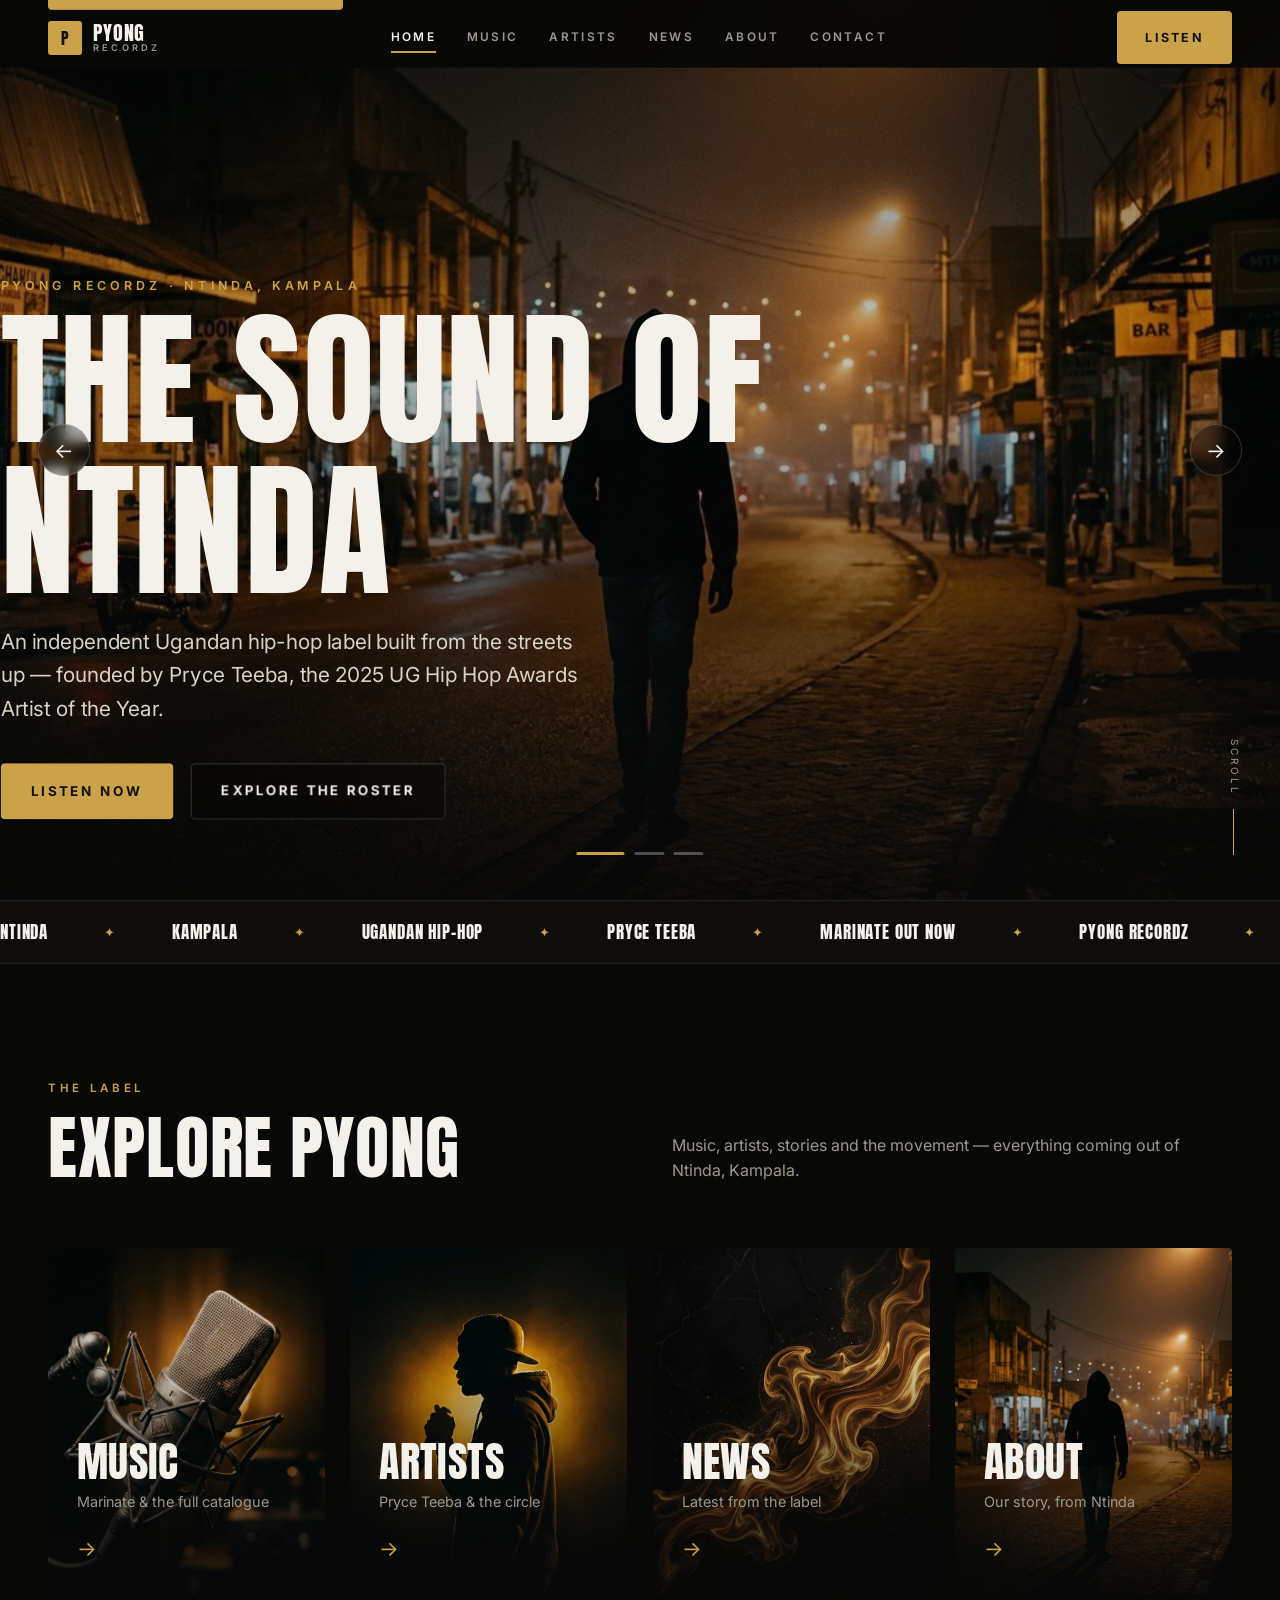
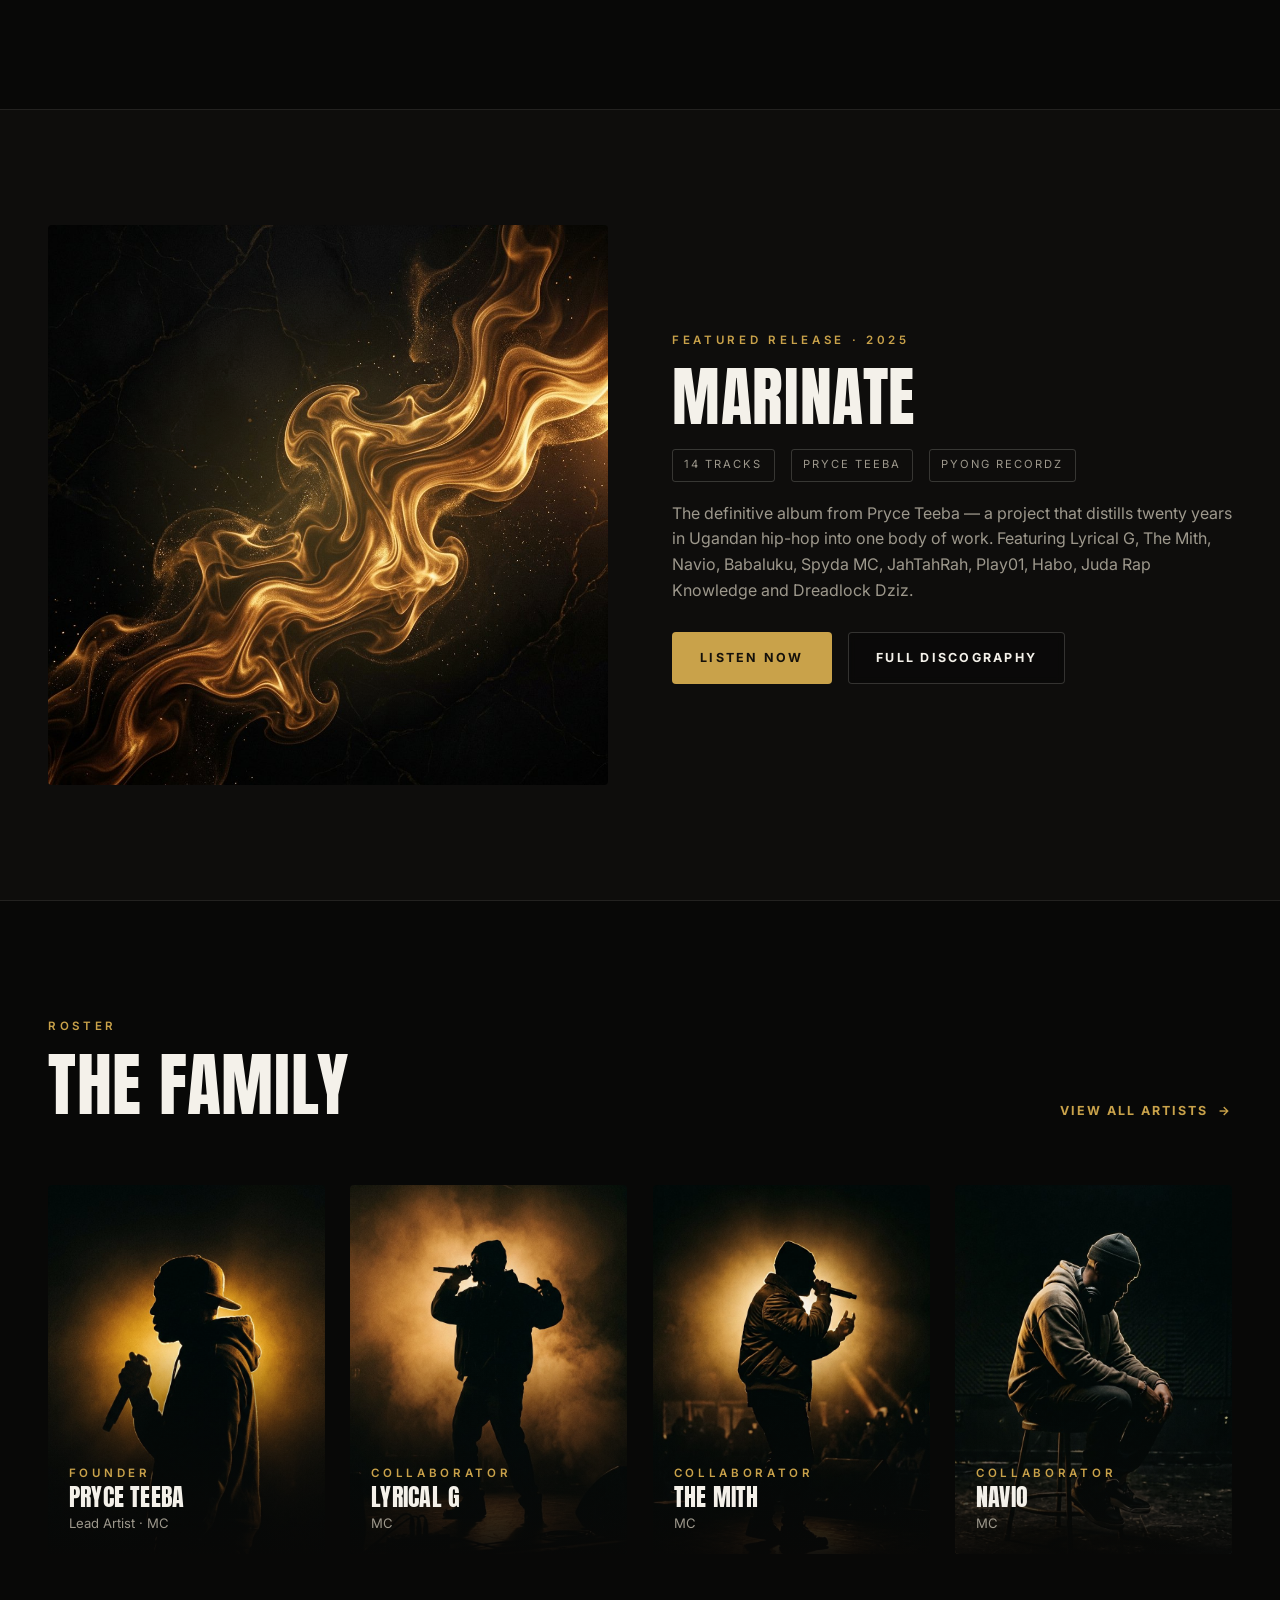
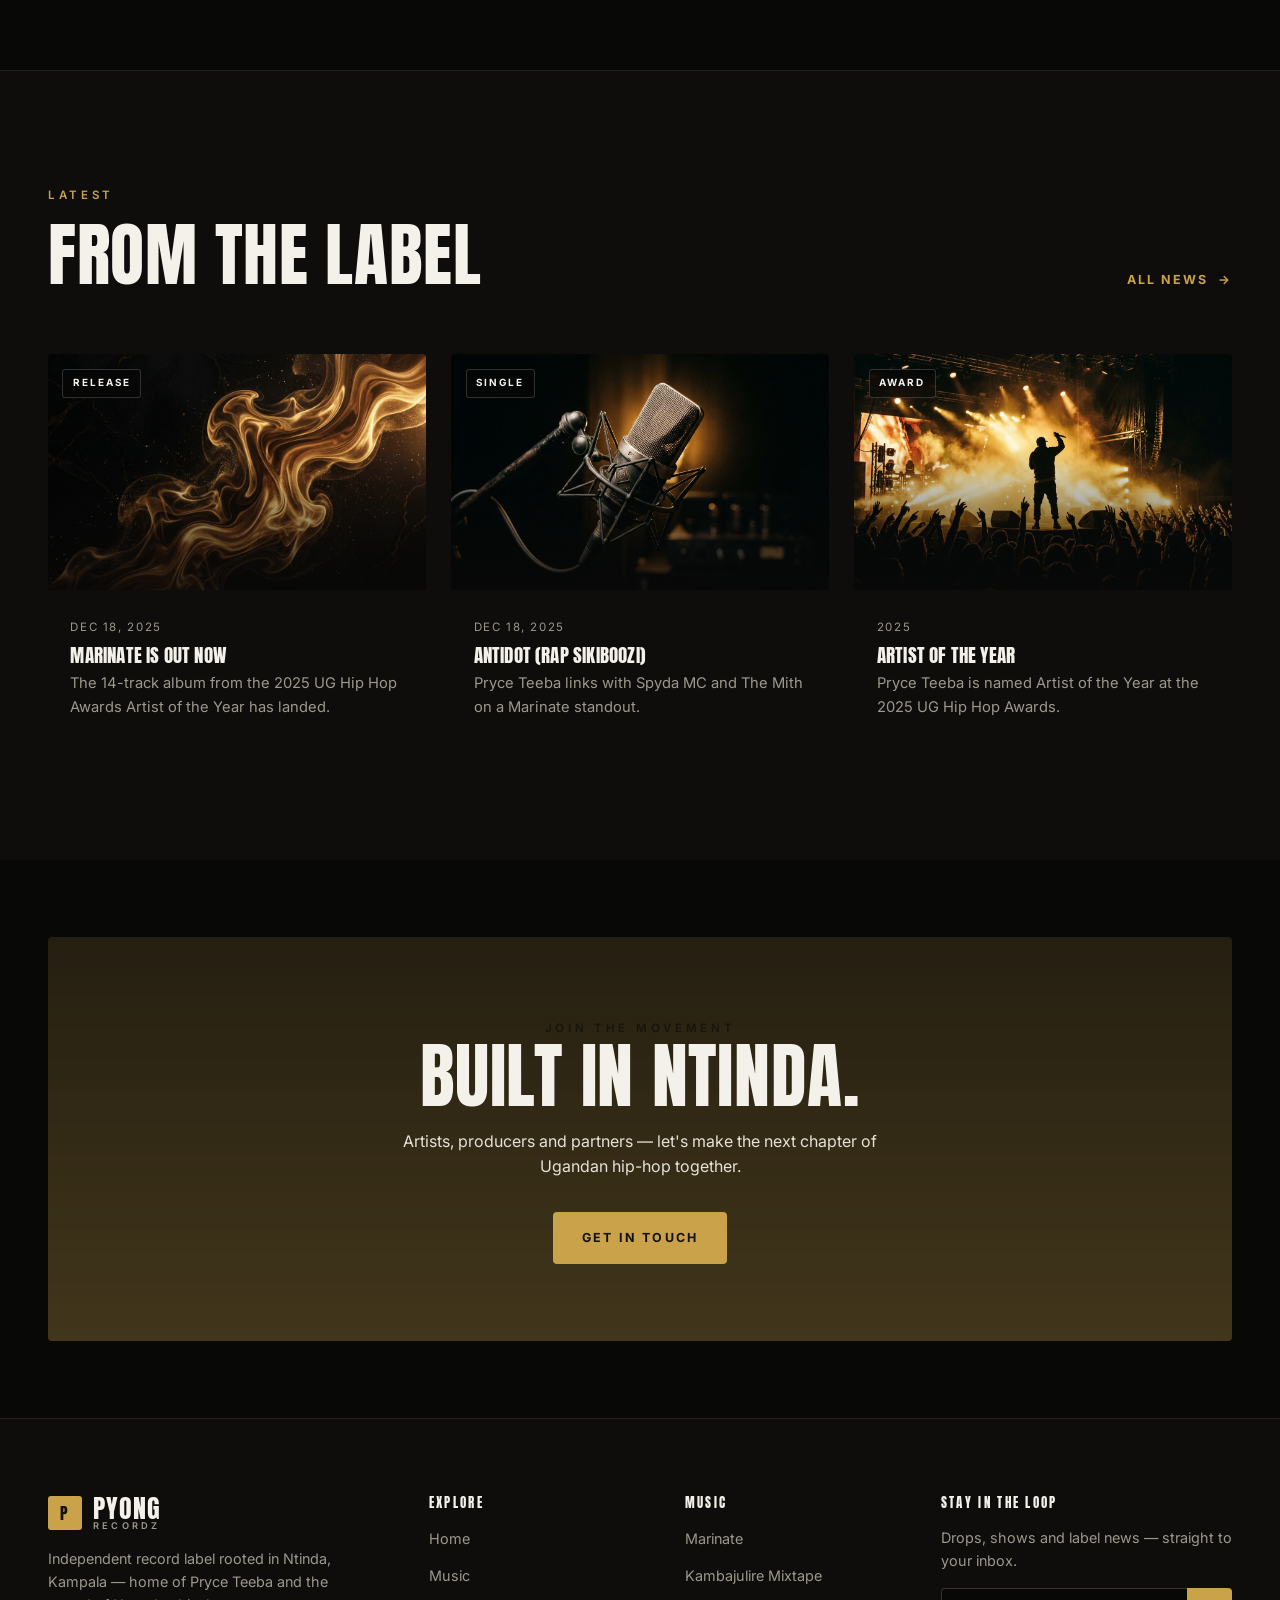
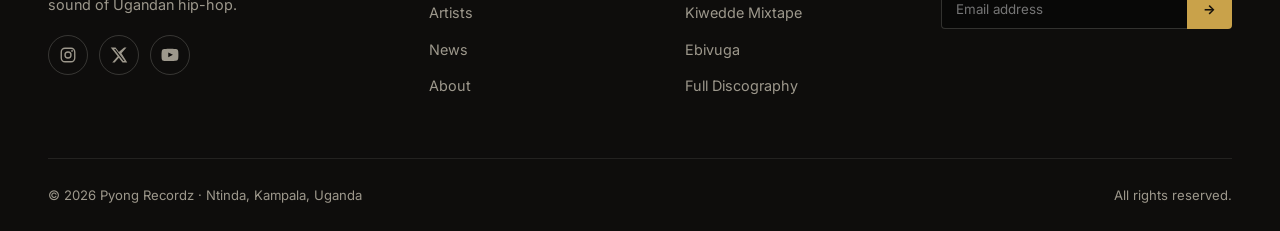
==== index.html @ b76c55a9 "Build Pyong Recordz website Roc Nation-inspired multi-page site for Pyong Recordz (Ntinda, Kampala)." ====
<!DOCTYPE html>
<html lang="en">
<head>
  <meta charset="UTF-8">
  <meta name="viewport" content="width=device-width, initial-scale=1.0">
  <title>PYONG RECORDZ — The Sound of Ntinda</title>
  <meta name="description" content="Pyong Recordz — an independent Ugandan hip-hop record label rooted in Ntinda, Kampala. Founded by Pryce Teeba, home of the Marinate album.">
  <link rel="icon" type="image/svg+xml" href="assets/img/favicon.svg">
  <link rel="preconnect" href="https://fonts.googleapis.com">
  <link rel="preconnect" href="https://fonts.gstatic.com" crossorigin>
  <link href="https://fonts.googleapis.com/css2?family=Anton&family=Inter:wght@400;600;700&display=swap" rel="stylesheet">
  <link rel="stylesheet" href="assets/css/style.css">
</head>
<body>

  <header class="nav">
    <div class="container nav__inner">
      <a class="brand" href="index.html">
        <span class="brand__mark">P</span>
        <span>Pyong<small>Recordz</small></span>
      </a>
      <nav class="nav__links">
        <a href="index.html" class="is-active">Home</a>
        <a href="music.html">Music</a>
        <a href="artists.html">Artists</a>
        <a href="news.html">News</a>
        <a href="about.html">About</a>
        <a href="contact.html">Contact</a>
      </nav>
      <a class="btn btn--accent nav__cta" href="music.html">Listen</a>
      <button class="burger" aria-label="Menu"><span></span><span></span><span></span></button>
    </div>
  </header>

  <div class="mobile-menu">
    <a href="index.html" class="is-active">Home</a>
    <a href="music.html">Music</a>
    <a href="artists.html">Artists</a>
    <a href="news.html">News</a>
    <a href="about.html">About</a>
    <a href="contact.html">Contact</a>
    <a class="btn btn--accent" href="music.html">Listen Now</a>
  </div>

  <!-- ===================== HERO ===================== -->
  <section class="hero" aria-label="Featured">
    <div class="hero__slides">
      <div class="hero__slide is-active" style="background-image:url('assets/img/hero-1.jpg')">
        <div class="hero__shade"></div>
        <div class="hero__content container">
          <span class="hero__kicker kicker">Pyong Recordz · Ntinda, Kampala</span>
          <h1 class="hero__title">The Sound of Ntinda</h1>
          <p class="hero__sub">An independent Ugandan hip-hop label built from the streets up — founded by Pryce Teeba, the 2025 UG Hip Hop Awards Artist of the Year.</p>
          <div class="hero__actions">
            <a class="btn btn--accent" href="music.html">Listen Now</a>
            <a class="btn btn--ghost" href="artists.html">Explore the Roster</a>
          </div>
        </div>
      </div>
      <div class="hero__slide" style="background-image:url('assets/img/hero-2.jpg')">
        <div class="hero__shade"></div>
        <div class="hero__content container">
          <span class="hero__kicker kicker">Recorded in the lab</span>
          <h1 class="hero__title">Marinate<br>Out Now</h1>
          <p class="hero__sub">Fourteen tracks, one statement — the definitive album of Pryce Teeba's 20-year journey, featuring Uganda's hip-hop legends.</p>
          <div class="hero__actions">
            <a class="btn btn--accent" href="music.html">Stream Marinate</a>
            <a class="btn btn--ghost" href="news.html">Read the Story</a>
          </div>
        </div>
      </div>
      <div class="hero__slide" style="background-image:url('assets/img/hero-3.jpg')">
        <div class="hero__shade"></div>
        <div class="hero__content container">
          <span class="hero__kicker kicker">From Dustville to a new legacy</span>
          <h1 class="hero__title">From Ntinda to the World</h1>
          <p class="hero__sub">Twenty years deep in the culture. Pyong Recordz is where Ugandan hip-hop's next chapter is being written.</p>
          <div class="hero__actions">
            <a class="btn btn--accent" href="about.html">Our Story</a>
            <a class="btn btn--ghost" href="contact.html">Work With Us</a>
          </div>
        </div>
      </div>
    </div>
    <button class="hero__arrow hero__arrow--prev" aria-label="Previous">&#8592;</button>
    <button class="hero__arrow hero__arrow--next" aria-label="Next">&#8594;</button>
    <div class="hero__dots"></div>
    <div class="hero__cue">Scroll</div>
  </section>

  <!-- ===================== MARQUEE ===================== -->
  <div class="marquee" aria-hidden="true">
    <div class="marquee__track">
      <span>Ntinda</span><span>Kampala</span><span>Ugandan Hip-Hop</span><span>Pryce Teeba</span><span>Marinate Out Now</span><span>Pyong Recordz</span><span>Independent Label</span>
      <span>Ntinda</span><span>Kampala</span><span>Ugandan Hip-Hop</span><span>Pryce Teeba</span><span>Marinate Out Now</span><span>Pyong Recordz</span><span>Independent Label</span>
    </div>
  </div>

  <!-- ===================== EXPLORE ===================== -->
  <section class="section">
    <div class="container">
      <div class="section-head section-head--row reveal">
        <div>
          <span class="kicker">The Label</span>
          <h2>Explore Pyong</h2>
        </div>
        <p class="lede">Music, artists, stories and the movement — everything coming out of Ntinda, Kampala.</p>
      </div>

      <div class="grid grid--4">
        <a class="cat-card reveal" href="music.html" data-delay="1">
          <img src="assets/img/hero-2.jpg" alt="Recording studio microphone">
          <div class="cat-card__body">
            <h3>Music</h3>
            <p class="sub">Marinate &amp; the full catalogue</p>
            <span class="arr">&#8594;</span>
          </div>
        </a>
        <a class="cat-card reveal" href="artists.html" data-delay="2">
          <img src="assets/img/artist-1.jpg" alt="Artist silhouette">
          <div class="cat-card__body">
            <h3>Artists</h3>
            <p class="sub">Pryce Teeba &amp; the circle</p>
            <span class="arr">&#8594;</span>
          </div>
        </a>
        <a class="cat-card reveal" href="news.html" data-delay="3">
          <img src="assets/img/album-marinate.jpg" alt="Marinate album art">
          <div class="cat-card__body">
            <h3>News</h3>
            <p class="sub">Latest from the label</p>
            <span class="arr">&#8594;</span>
          </div>
        </a>
        <a class="cat-card reveal" href="about.html" data-delay="4">
          <img src="assets/img/hero-1.jpg" alt="Ntinda street at night">
          <div class="cat-card__body">
            <h3>About</h3>
            <p class="sub">Our story, from Ntinda</p>
            <span class="arr">&#8594;</span>
          </div>
        </a>
      </div>
    </div>
  </section>

  <!-- ===================== FEATURED RELEASE ===================== -->
  <section class="section" style="background:var(--bg-2); border-block:1px solid var(--line);">
    <div class="container">
      <div class="split">
        <div class="split__media reveal">
          <img src="assets/img/album-marinate.jpg" alt="Marinate album cover">
        </div>
        <div class="reveal" data-delay="1">
          <span class="kicker">Featured Release · 2025</span>
          <h2>Marinate</h2>
          <div class="meta">
            <span>14 Tracks</span><span>Pryce Teeba</span><span>Pyong Recordz</span>
          </div>
          <p>The definitive album from Pryce Teeba — a project that distills twenty years in Ugandan hip-hop into one body of work. Featuring Lyrical G, The Mith, Navio, Babaluku, Spyda MC, JahTahRah, Play01, Habo, Juda Rap Knowledge and Dreadlock Dziz.</p>
          <div class="actions">
            <a class="btn btn--accent" href="https://music.apple.com/us/artist/pryce-teeba/1129257218" target="_blank" rel="noopener">Listen Now</a>
            <a class="btn btn--ghost" href="music.html">Full Discography</a>
          </div>
        </div>
      </div>
    </div>
  </section>

  <!-- ===================== ROSTER ===================== -->
  <section class="section">
    <div class="container">
      <div class="section-head section-head--row reveal">
        <div>
          <span class="kicker">Roster</span>
          <h2>The Family</h2>
        </div>
        <a class="btn btn--link" href="artists.html">View all artists <span class="arr">&#8594;</span></a>
      </div>

      <div class="grid grid--4">
        <a class="artist-card reveal" href="artists.html" data-delay="1">
          <img src="assets/img/artist-1.jpg" alt="Pryce Teeba">
          <div class="artist-card__body">
            <span class="kicker">Founder</span>
            <h3>Pryce Teeba</h3>
            <p class="role">Lead Artist · MC</p>
          </div>
        </a>
        <a class="artist-card reveal" href="artists.html" data-delay="2">
          <img src="assets/img/artist-2.jpg" alt="Lyrical G">
          <div class="artist-card__body">
            <span class="kicker">Collaborator</span>
            <h3>Lyrical G</h3>
            <p class="role">MC</p>
          </div>
        </a>
        <a class="artist-card reveal" href="artists.html" data-delay="3">
          <img src="assets/img/artist-3.jpg" alt="The Mith">
          <div class="artist-card__body">
            <span class="kicker">Collaborator</span>
            <h3>The Mith</h3>
            <p class="role">MC</p>
          </div>
        </a>
        <a class="artist-card reveal" href="artists.html" data-delay="4">
          <img src="assets/img/artist-4.jpg" alt="Navio">
          <div class="artist-card__body">
            <span class="kicker">Collaborator</span>
            <h3>Navio</h3>
            <p class="role">MC</p>
          </div>
        </a>
      </div>
    </div>
  </section>

  <!-- ===================== NEWS ===================== -->
  <section class="section" style="background:var(--bg-2); border-top:1px solid var(--line);">
    <div class="container">
      <div class="section-head section-head--row reveal">
        <div>
          <span class="kicker">Latest</span>
          <h2>From the Label</h2>
        </div>
        <a class="btn btn--link" href="news.html">All news <span class="arr">&#8594;</span></a>
      </div>

      <div class="grid grid--3">
        <article class="card news-card reveal" data-delay="1">
          <a class="card__media" href="news.html">
            <img src="assets/img/album-marinate.jpg" alt="Marinate">
            <span class="card__tag">Release</span>
          </a>
          <div class="card__body">
            <span class="date">Dec 18, 2025</span>
            <h3><a href="news.html">Marinate is out now</a></h3>
            <p>The 14-track album from the 2025 UG Hip Hop Awards Artist of the Year has landed.</p>
          </div>
        </article>

        <article class="card news-card reveal" data-delay="2">
          <a class="card__media" href="news.html">
            <img src="assets/img/hero-2.jpg" alt="Studio">
            <span class="card__tag">Single</span>
          </a>
          <div class="card__body">
            <span class="date">Dec 18, 2025</span>
            <h3><a href="news.html">Antidot (Rap Sikiboozi)</a></h3>
            <p>Pryce Teeba links with Spyda MC and The Mith on a Marinate standout.</p>
          </div>
        </article>

        <article class="card news-card reveal" data-delay="3">
          <a class="card__media" href="news.html">
            <img src="assets/img/hero-3.jpg" alt="Stage">
            <span class="card__tag">Award</span>
          </a>
          <div class="card__body">
            <span class="date">2025</span>
            <h3><a href="news.html">Artist of the Year</a></h3>
            <p>Pryce Teeba is named Artist of the Year at the 2025 UG Hip Hop Awards.</p>
          </div>
        </article>
      </div>
    </div>
  </section>

  <!-- ===================== CTA ===================== -->
  <section class="section section--tight">
    <div class="container">
      <div class="cta-band reveal">
        <span class="kicker" style="color:var(--accent-ink); opacity:.8;">Join the movement</span>
        <h2>Built in Ntinda.</h2>
        <p>Artists, producers and partners — let's make the next chapter of Ugandan hip-hop together.</p>
        <a class="btn btn--accent" href="contact.html">Get in Touch</a>
      </div>
    </div>
  </section>

  <!-- ===================== FOOTER ===================== -->
  <footer class="footer">
    <div class="container">
      <div class="footer__grid">
        <div class="footer__about">
          <a class="brand" href="index.html">
            <span class="brand__mark">P</span>
            <span>Pyong<small>Recordz</small></span>
          </a>
          <p>Independent record label rooted in Ntinda, Kampala — home of Pryce Teeba and the sound of Ugandan hip-hop.</p>
          <div class="socials">
            <a href="#" aria-label="Instagram"><svg viewBox="0 0 24 24" width="18" height="18" fill="none" stroke="currentColor" stroke-width="1.8"><rect x="3" y="3" width="18" height="18" rx="5"/><circle cx="12" cy="12" r="4"/><circle cx="17.4" cy="6.6" r="1.2" fill="currentColor" stroke="none"/></svg></a>
            <a href="#" aria-label="X"><svg viewBox="0 0 24 24" width="18" height="18" fill="currentColor"><path d="M18.9 2H22l-6.8 7.8L23 22h-6.3l-4.9-6.4L6.2 22H3l7.3-8.4L1 2h6.4l4.4 5.9L18.9 2zm-1.1 18h1.7L7.2 3.9H5.4L17.8 20z"/></svg></a>
            <a href="#" aria-label="YouTube"><svg viewBox="0 0 24 24" width="18" height="18" fill="currentColor"><path d="M23 7.2s-.2-1.6-.9-2.3c-.9-.9-1.9-.9-2.3-1C16.6 3.5 12 3.5 12 3.5s-4.6 0-7.8.4c-.4.1-1.4.1-2.3 1-.7.7-.9 2.3-.9 2.3S.7 9.1.7 11v1.8c0 1.9.2 3.8.2 3.8s.2 1.6.9 2.3c.9.9 2 .9 2.5 1 1.8.2 7.7.2 7.7.2s4.6 0 7.8-.4c.4-.1 1.4-.1 2.3-1 .7-.7.9-2.3.9-2.3s.2-1.9.2-3.8V11c0-1.9-.2-3.8-.2-3.8zM9.7 15.1V8.5l6.2 3.3-6.2 3.3z"/></svg></a>
          </div>
        </div>
        <div>
          <h4>Explore</h4>
          <ul>
            <li><a href="index.html">Home</a></li>
            <li><a href="music.html">Music</a></li>
            <li><a href="artists.html">Artists</a></li>
            <li><a href="news.html">News</a></li>
            <li><a href="about.html">About</a></li>
          </ul>
        </div>
        <div>
          <h4>Music</h4>
          <ul>
            <li><a href="music.html">Marinate</a></li>
            <li><a href="music.html">Kambajulire Mixtape</a></li>
            <li><a href="music.html">Kiwedde Mixtape</a></li>
            <li><a href="music.html">Ebivuga</a></li>
            <li><a href="music.html">Full Discography</a></li>
          </ul>
        </div>
        <div class="footer__news">
          <h4>Stay in the loop</h4>
          <p>Drops, shows and label news — straight to your inbox.</p>
          <form class="mini-form" data-demo>
            <input type="email" placeholder="Email address" required aria-label="Email address">
            <button type="submit" aria-label="Subscribe">&#8594;</button>
          </form>
        </div>
      </div>
      <div class="footer__base">
        <span>&copy; <span data-year></span> Pyong Recordz · Ntinda, Kampala, Uganda</span>
        <span>All rights reserved.</span>
      </div>
    </div>
  </footer>

  <script src="assets/js/main.js" defer></script>
</body>
</html>
---- assets/css/style.css ----
/* ==========================================================================
   PYONG RECORDZ — stylesheet
   Record label, Ntinda · Kampala · Uganda
   Reference: Roc Nation (full-bleed hero carousel, modular card grid,
   bold uppercase typography, editorial feed, black + accent palette)
   --------------------------------------------------------------------------
   THEME — swap the hex values below to re-skin the whole site.
   ========================================================================== */

:root {
  /* palette (centralized — update these to change the entire theme) */
  --bg: #080807;            /* page background */
  --bg-2: #0e0d0c;          /* raised panels */
  --bg-3: #151412;          /* cards / hover */
  --fg: #f4f1ea;            /* primary text */
  --muted: #9d988c;         /* secondary text */
  --line: rgba(244, 241, 234, 0.09);   /* hairline borders */
  --line-strong: rgba(244, 241, 234, 0.18);
  --accent: #c9a24a;        /* primary accent (gold) */
  --accent-soft: #e2c37e;   /* lighter accent */
  --accent-ink: #14100a;    /* text on accent background */
  --black: #000000;

  /* typography */
  --font-display: "Anton", "Arial Black", sans-serif;
  --font-body: "Inter", -apple-system, BlinkMacSystemFont, "Segoe UI", sans-serif;

  /* layout */
  --maxw: 1280px;
  --gutter: clamp(1.25rem, 4vw, 3rem);
  --nav-h: 76px;
  --radius: 4px;
  --ease: cubic-bezier(0.22, 1, 0.36, 1);
}

/* --------------------------------------------------------------------------
   Reset
   -------------------------------------------------------------------------- */
*, *::before, *::after { box-sizing: border-box; margin: 0; padding: 0; }

html { scroll-behavior: smooth; -webkit-text-size-adjust: 100%; }

body {
  font-family: var(--font-body);
  background: var(--bg);
  color: var(--fg);
  line-height: 1.6;
  font-size: 16px;
  overflow-x: hidden;
  -webkit-font-smoothing: antialiased;
  text-rendering: optimizeLegibility;
}

img { display: block; max-width: 100%; height: auto; }
a { color: inherit; text-decoration: none; }
ul, ol { list-style: none; }
button { font-family: inherit; cursor: pointer; background: none; border: none; color: inherit; }
::selection { background: var(--accent); color: var(--accent-ink); }

/* scrollbar */
::-webkit-scrollbar { width: 10px; }
::-webkit-scrollbar-track { background: var(--bg); }
::-webkit-scrollbar-thumb { background: #26251f; border-radius: 10px; }
::-webkit-scrollbar-thumb:hover { background: var(--accent); }

/* --------------------------------------------------------------------------
   Typography helpers
   -------------------------------------------------------------------------- */
.container { width: 100%; max-width: var(--maxw); margin-inline: auto; padding-inline: var(--gutter); }

.kicker {
  font-family: var(--font-body);
  font-weight: 600;
  font-size: 0.72rem;
  letter-spacing: 0.32em;
  text-transform: uppercase;
  color: var(--accent);
}

h1, h2, h3, h4 {
  font-family: var(--font-display);
  font-weight: 400;
  line-height: 1.02;
  letter-spacing: 0.01em;
  text-transform: uppercase;
}

.section { padding-block: clamp(4rem, 9vw, 8.5rem); position: relative; }
.section--tight { padding-block: clamp(3rem, 6vw, 5rem); }

.section-head { margin-bottom: clamp(2.2rem, 5vw, 4rem); }
.section-head .kicker { display: block; margin-bottom: 0.9rem; }
.section-head h2 { font-size: clamp(2rem, 6vw, 4.4rem); }
.section-head--row {
  display: flex; align-items: flex-end; justify-content: space-between;
  gap: 2rem; flex-wrap: wrap;
}
.section-head .lede { max-width: 56ch; color: var(--muted); margin-top: 1rem; }

/* --------------------------------------------------------------------------
   Buttons
   -------------------------------------------------------------------------- */
.btn {
  display: inline-flex; align-items: center; gap: 0.6rem;
  font-family: var(--font-body);
  font-weight: 700;
  font-size: 0.78rem;
  letter-spacing: 0.18em;
  text-transform: uppercase;
  padding: 0.95rem 1.7rem;
  border-radius: var(--radius);
  border: 1px solid transparent;
  transition: transform 0.25s var(--ease), background 0.25s, color 0.25s, border-color 0.25s;
  white-space: nowrap;
}
.btn--accent { background: var(--accent); color: var(--accent-ink); }
.btn--accent:hover { background: var(--accent-soft); transform: translateY(-2px); }
.btn--ghost { border-color: var(--line-strong); color: var(--fg); background: rgba(0,0,0,0.25); backdrop-filter: blur(4px); }
.btn--ghost:hover { border-color: var(--accent); color: var(--accent); transform: translateY(-2px); }
.btn--link { color: var(--accent); padding: 0; border: none; letter-spacing: 0.16em; }
.btn--link .arr { transition: transform 0.25s var(--ease); }
.btn--link:hover .arr { transform: translateX(6px); }

/* --------------------------------------------------------------------------
   Navigation
   -------------------------------------------------------------------------- */
.nav {
  position: fixed; top: 0; left: 0; right: 0; z-index: 100;
  height: var(--nav-h);
  display: flex; align-items: center;
  transition: background 0.35s var(--ease), border-color 0.35s var(--ease), backdrop-filter 0.35s;
  border-bottom: 1px solid transparent;
}
.nav.is-scrolled {
  background: rgba(8, 8, 7, 0.82);
  backdrop-filter: blur(14px);
  -webkit-backdrop-filter: blur(14px);
  border-bottom-color: var(--line);
}
.nav__inner { display: flex; align-items: center; justify-content: space-between; gap: 2rem; }

.brand {
  display: flex; align-items: center; gap: 0.7rem;
  font-family: var(--font-display);
  font-size: 1.28rem; letter-spacing: 0.04em; text-transform: uppercase; line-height: 1;
}
.brand__mark {
  width: 34px; height: 34px; flex: none;
  display: grid; place-items: center;
  background: var(--accent); color: var(--accent-ink);
  border-radius: 3px;
  font-size: 1rem;
}
.brand small { display: block; font-family: var(--font-body); font-weight: 600; font-size: 0.58rem; letter-spacing: 0.34em; color: var(--muted); }

.nav__links { display: flex; align-items: center; gap: clamp(1.2rem, 2.4vw, 2.2rem); }
.nav__links a {
  font-size: 0.74rem; font-weight: 600; letter-spacing: 0.2em; text-transform: uppercase;
  color: var(--muted); position: relative; padding: 0.4rem 0;
  transition: color 0.25s;
}
.nav__links a::after {
  content: ""; position: absolute; left: 0; bottom: 0; height: 2px; width: 0;
  background: var(--accent); transition: width 0.3s var(--ease);
}
.nav__links a:hover, .nav__links a.is-active { color: var(--fg); }
.nav__links a:hover::after, .nav__links a.is-active::after { width: 100%; }

.nav__cta { display: inline-flex; }
.burger { display: none; width: 40px; height: 40px; flex-direction: column; justify-content: center; gap: 5px; align-items: center; }
.burger span { width: 22px; height: 2px; background: var(--fg); transition: transform 0.3s var(--ease), opacity 0.3s; }
.burger.is-open span:nth-child(1) { transform: translateY(7px) rotate(45deg); }
.burger.is-open span:nth-child(2) { opacity: 0; }
.burger.is-open span:nth-child(3) { transform: translateY(-7px) rotate(-45deg); }

/* mobile menu */
.mobile-menu {
  position: fixed; inset: var(--nav-h) 0 0 0; z-index: 99;
  background: rgba(8, 8, 7, 0.97); backdrop-filter: blur(16px);
  display: flex; flex-direction: column; padding: 2rem var(--gutter) 3rem;
  transform: translateY(-101%); transition: transform 0.4s var(--ease);
}
.mobile-menu.is-open { transform: translateY(0); }
.mobile-menu a {
  font-family: var(--font-display); font-size: clamp(2rem, 8vw, 3rem); text-transform: uppercase;
  padding: 0.7rem 0; border-bottom: 1px solid var(--line); color: var(--fg);
}
.mobile-menu a.is-active { color: var(--accent); }
.mobile-menu .btn { margin-top: 2rem; align-self: flex-start; }

/* --------------------------------------------------------------------------
   Hero carousel
   -------------------------------------------------------------------------- */
.hero { position: relative; height: 100svh; min-height: 620px; overflow: hidden; }
.hero__slides, .hero__slide { position: absolute; inset: 0; }
.hero__slide {
  opacity: 0; visibility: hidden; transform: scale(1.06);
  transition: opacity 1s var(--ease), transform 6s linear, visibility 1s;
  background-size: cover; background-position: center;
}
.hero__slide.is-active { opacity: 1; visibility: visible; transform: scale(1); }

.hero__shade {
  position: absolute; inset: 0;
  background:
    linear-gradient(180deg, rgba(8,8,7,0.62) 0%, rgba(8,8,7,0.25) 40%, rgba(8,8,7,0.88) 100%),
    radial-gradient(120% 80% at 50% 30%, transparent 40%, rgba(8,8,7,0.55) 100%);
}

.hero__content {
  position: relative; z-index: 2; height: 100%;
  display: flex; flex-direction: column; justify-content: flex-end;
  padding-bottom: clamp(4rem, 12vh, 8rem);
}
.hero__kicker { color: var(--accent); }
.hero__title { font-size: clamp(3rem, 11vw, 8.5rem); margin: 0.6rem 0 1.1rem; max-width: 12ch; }
.hero__sub { max-width: 46ch; color: #d8d3c6; font-size: clamp(1rem, 1.6vw, 1.2rem); }
.hero__actions { display: flex; gap: 1rem; margin-top: 2.2rem; flex-wrap: wrap; }

.hero__slide { animation: none; }
.hero__slide.is-active { animation: heroZoom 7s var(--ease) forwards; }
@keyframes heroZoom { from { transform: scale(1); } to { transform: scale(1.08); } }

/* carousel controls */
.hero__arrow {
  position: absolute; top: 50%; transform: translateY(-50%); z-index: 5;
  width: 52px; height: 52px; border-radius: 50%;
  border: 1px solid var(--line-strong);
  display: grid; place-items: center;
  font-size: 1.3rem; color: var(--fg);
  background: rgba(8,8,7,0.35); backdrop-filter: blur(6px);
  transition: background 0.25s, border-color 0.25s, transform 0.25s var(--ease);
}
.hero__arrow:hover { background: var(--accent); color: var(--accent-ink); border-color: var(--accent); }
.hero__arrow--prev { left: clamp(0.8rem, 3vw, 2.4rem); }
.hero__arrow--next { right: clamp(0.8rem, 3vw, 2.4rem); }
.hero__arrow--prev:hover { transform: translateY(-50%) translateX(-3px); }
.hero__arrow--next:hover { transform: translateY(-50%) translateX(3px); }

.hero__dots {
  position: absolute; z-index: 5; left: 50%; transform: translateX(-50%);
  bottom: clamp(2rem, 5vh, 3.4rem);
  display: flex; gap: 0.6rem;
}
.hero__dot { width: 30px; height: 3px; background: rgba(244,241,234,0.3); transition: background 0.3s, width 0.3s; border-radius: 2px; }
.hero__dot.is-active { background: var(--accent); width: 48px; }

/* scroll cue */
.hero__cue {
  position: absolute; z-index: 5; right: clamp(0.8rem, 3vw, 2.4rem); bottom: clamp(2rem, 5vh, 3.4rem);
  writing-mode: vertical-rl; font-size: 0.62rem; letter-spacing: 0.3em; text-transform: uppercase; color: var(--muted);
  display: flex; align-items: center; gap: 0.8rem;
}
.hero__cue::after { content: ""; width: 1px; height: 46px; background: var(--accent); animation: cue 2s var(--ease) infinite; }
@keyframes cue { 0%,100% { transform: scaleY(0.3); opacity: 0.4; } 50% { transform: scaleY(1); opacity: 1; } }

/* --------------------------------------------------------------------------
   Marquee ticker
   -------------------------------------------------------------------------- */
.marquee {
  border-block: 1px solid var(--line);
  background: var(--bg-2);
  overflow: hidden; padding: 1.1rem 0;
}
.marquee__track { display: flex; gap: 3.5rem; width: max-content; animation: marquee 32s linear infinite; }
.marquee span {
  font-family: var(--font-display); font-size: 1.05rem; letter-spacing: 0.05em; text-transform: uppercase;
  display: flex; align-items: center; gap: 3.5rem; color: var(--fg); white-space: nowrap;
}
.marquee span::after { content: "✦"; color: var(--accent); font-size: 0.8rem; }
@keyframes marquee { to { transform: translateX(-50%); } }

/* --------------------------------------------------------------------------
   Cards / grids
   -------------------------------------------------------------------------- */
.grid { display: grid; gap: clamp(1rem, 2.5vw, 1.6rem); }
.grid--2 { grid-template-columns: repeat(2, 1fr); }
.grid--3 { grid-template-columns: repeat(3, 1fr); }
.grid--4 { grid-template-columns: repeat(4, 1fr); }

.card { position: relative; display: block; overflow: hidden; border-radius: var(--radius); background: var(--bg-2); }
.card__media { position: relative; aspect-ratio: 16 / 11; overflow: hidden; }
.card__media img { width: 100%; height: 100%; object-fit: cover; transform: scale(1.01); transition: transform 0.7s var(--ease); filter: saturate(0.9); }
.card:hover .card__media img { transform: scale(1.08); }
.card__media::after { content: ""; position: absolute; inset: 0; background: linear-gradient(180deg, transparent 40%, rgba(8,8,7,0.85) 100%); }
.card__tag {
  position: absolute; top: 0.9rem; left: 0.9rem; z-index: 2;
  font-size: 0.62rem; font-weight: 700; letter-spacing: 0.2em; text-transform: uppercase;
  background: rgba(8,8,7,0.6); border: 1px solid var(--line-strong); backdrop-filter: blur(6px);
  padding: 0.35rem 0.6rem; border-radius: 3px; color: var(--fg);
}
.card__body { padding: 1.4rem; position: relative; }
.card__body .kicker { margin-bottom: 0.5rem; }
.card h3 { font-size: 1.35rem; }
.card p { color: var(--muted); font-size: 0.92rem; margin-top: 0.5rem; }

/* category cards (Roc Nation "Music / Sports / Discover" style) */
.cat-card { position: relative; overflow: hidden; border-radius: var(--radius); aspect-ratio: 4 / 5; display: flex; align-items: flex-end; }
.cat-card img { position: absolute; inset: 0; width: 100%; height: 100%; object-fit: cover; transform: scale(1.01); transition: transform 0.8s var(--ease); }
.cat-card:hover img { transform: scale(1.08); }
.cat-card::after { content: ""; position: absolute; inset: 0; background: linear-gradient(180deg, rgba(8,8,7,0.15) 30%, rgba(8,8,7,0.92) 100%); }
.cat-card__body { position: relative; z-index: 2; padding: 1.8rem; width: 100%; }
.cat-card h3 { font-size: clamp(1.8rem, 3.4vw, 2.6rem); }
.cat-card .sub { color: var(--muted); font-size: 0.9rem; margin: 0.4rem 0 1.2rem; }
.cat-card .arr { color: var(--accent); font-size: 1.3rem; display: inline-block; transition: transform 0.3s var(--ease); }
.cat-card:hover .arr { transform: translateX(6px); }

/* --------------------------------------------------------------------------
   Featured release (split)
   -------------------------------------------------------------------------- */
.split { display: grid; grid-template-columns: 1fr 1fr; gap: clamp(2rem, 5vw, 5rem); align-items: center; }
.split__media { position: relative; }
.split__media img { border-radius: var(--radius); aspect-ratio: 1 / 1; object-fit: cover; }
.split__media::before {
  content: ""; position: absolute; inset: 0; border-radius: var(--radius);
  background: radial-gradient(60% 60% at 50% 50%, rgba(201,162,74,0.28), transparent 70%);
  mix-blend-mode: screen;
}
.split h2 { font-size: clamp(2.2rem, 5vw, 4rem); margin: 0.8rem 0 1.2rem; }
.split .meta { display: flex; gap: 1rem; flex-wrap: wrap; margin-bottom: 1.2rem; }
.split .meta span { font-size: 0.7rem; letter-spacing: 0.18em; text-transform: uppercase; color: var(--muted); border: 1px solid var(--line-strong); padding: 0.4rem 0.7rem; border-radius: 3px; }
.split p { color: var(--muted); max-width: 56ch; }
.split .actions { margin-top: 1.8rem; display: flex; gap: 1rem; flex-wrap: wrap; }

/* --------------------------------------------------------------------------
   Roster (artist) cards
   -------------------------------------------------------------------------- */
.artist-card { position: relative; overflow: hidden; border-radius: var(--radius); aspect-ratio: 3 / 4; }
.artist-card img { position: absolute; inset: 0; width: 100%; height: 100%; object-fit: cover; transform: scale(1.01); transition: transform 0.8s var(--ease); filter: saturate(0.85); }
.artist-card:hover img { transform: scale(1.07); }
.artist-card::after { content: ""; position: absolute; inset: 0; background: linear-gradient(180deg, transparent 45%, rgba(8,8,7,0.95) 100%); }
.artist-card__body { position: absolute; z-index: 2; left: 0; right: 0; bottom: 0; padding: 1.3rem; }
.artist-card__body .kicker { margin-bottom: 0.35rem; }
.artist-card h3 { font-size: 1.5rem; }
.artist-card .role { color: var(--muted); font-size: 0.82rem; margin-top: 0.2rem; }

/* --------------------------------------------------------------------------
   News feed
   -------------------------------------------------------------------------- */
.news-card { display: flex; flex-direction: column; }
.news-card .card__media { aspect-ratio: 16 / 10; }
.news-card .date { color: var(--muted); font-size: 0.72rem; letter-spacing: 0.14em; text-transform: uppercase; margin-top: 0.4rem; }
.news-card .card__body { padding-bottom: 1.6rem; }
.news-card h3 { font-size: 1.2rem; margin-top: 0.4rem; }

/* --------------------------------------------------------------------------
   CTA band
   -------------------------------------------------------------------------- */
.cta-band {
  position: relative; overflow: hidden; border-radius: var(--radius);
  padding: clamp(2.5rem, 6vw, 5rem); text-align: center;
  background:
    linear-gradient(180deg, rgba(8,8,7,0.85), rgba(8,8,7,0.7)),
    var(--accent);
}
.cta-band h2 { font-size: clamp(2.2rem, 6vw, 4.5rem); }
.cta-band p { color: #e7e2d6; max-width: 52ch; margin: 1rem auto 2rem; }

/* --------------------------------------------------------------------------
   Forms
   -------------------------------------------------------------------------- */
.form { display: grid; gap: 1rem; max-width: 560px; }
.form .field { display: grid; gap: 0.4rem; }
.form label { font-size: 0.7rem; font-weight: 700; letter-spacing: 0.16em; text-transform: uppercase; color: var(--muted); }
.form input, .form textarea, .form select {
  font-family: inherit; font-size: 1rem; color: var(--fg);
  background: var(--bg-2); border: 1px solid var(--line-strong); border-radius: var(--radius);
  padding: 0.85rem 1rem; transition: border-color 0.25s, background 0.25s;
}
.form input:focus, .form textarea:focus, .form select:focus { outline: none; border-color: var(--accent); background: var(--bg-3); }
.form textarea { min-height: 140px; resize: vertical; }
.form .row { display: grid; grid-template-columns: 1fr 1fr; gap: 1rem; }

.form__note { font-size: 0.8rem; color: var(--muted); margin-top: 0.4rem; }
.form__success { display: none; margin-top: 1rem; padding: 1rem; border: 1px solid var(--accent); color: var(--accent-soft); border-radius: var(--radius); font-size: 0.9rem; }
.form__success.is-visible { display: block; }

/* --------------------------------------------------------------------------
   Footer
   -------------------------------------------------------------------------- */
.footer { border-top: 1px solid var(--line); background: var(--bg-2); padding-top: clamp(3rem, 6vw, 5rem); }
.footer__grid { display: grid; grid-template-columns: 1.6fr 1fr 1fr 1.4fr; gap: 3rem; padding-bottom: 3rem; }
.footer h4 { font-size: 0.8rem; letter-spacing: 0.18em; margin-bottom: 1.1rem; color: var(--fg); }
.footer .brand { font-size: 1.6rem; }
.footer__about p { color: var(--muted); font-size: 0.9rem; margin-top: 1rem; max-width: 34ch; }
.footer ul li { margin-bottom: 0.7rem; }
.footer ul a { color: var(--muted); font-size: 0.9rem; transition: color 0.2s; }
.footer ul a:hover { color: var(--accent); }
.footer .socials { display: flex; gap: 0.7rem; margin-top: 1.2rem; }
.footer .socials a {
  width: 40px; height: 40px; display: grid; place-items: center;
  border: 1px solid var(--line-strong); border-radius: 50%; color: var(--muted);
  transition: color 0.25s, border-color 0.25s, transform 0.25s var(--ease);
}
.footer .socials a:hover { color: var(--accent-ink); background: var(--accent); border-color: var(--accent); transform: translateY(-3px); }
.footer__news p { color: var(--muted); font-size: 0.9rem; }
.footer__news .mini-form { display: flex; margin-top: 1rem; }
.footer__news input { flex: 1; background: var(--bg); border: 1px solid var(--line-strong); border-right: none; border-radius: var(--radius) 0 0 var(--radius); padding: 0.7rem 0.9rem; color: var(--fg); font-family: inherit; }
.footer__news input:focus { outline: none; border-color: var(--accent); }
.footer__news button { background: var(--accent); color: var(--accent-ink); padding: 0 1rem; border-radius: 0 var(--radius) var(--radius) 0; font-weight: 700; }
.footer__base { border-top: 1px solid var(--line); padding-block: 1.6rem; display: flex; justify-content: space-between; gap: 1rem; flex-wrap: wrap; color: var(--muted); font-size: 0.82rem; }
.footer__base a { color: var(--muted); }
.footer__base a:hover { color: var(--accent); }

/* --------------------------------------------------------------------------
   Page hero (interior pages)
   -------------------------------------------------------------------------- */
.page-hero { position: relative; padding: calc(var(--nav-h) + clamp(4rem, 10vw, 8rem)) 0 clamp(3rem, 7vw, 5rem); }
.page-hero h1 { font-size: clamp(2.6rem, 8vw, 6rem); margin: 0.8rem 0 1rem; }
.page-hero p { color: var(--muted); max-width: 60ch; }

/* --------------------------------------------------------------------------
   Reveal on scroll
   -------------------------------------------------------------------------- */
.reveal { opacity: 0; transform: translateY(28px); transition: opacity 0.7s var(--ease), transform 0.7s var(--ease); }
.reveal.is-in { opacity: 1; transform: none; }
.reveal[data-delay="1"] { transition-delay: 0.08s; }
.reveal[data-delay="2"] { transition-delay: 0.16s; }
.reveal[data-delay="3"] { transition-delay: 0.24s; }
.reveal[data-delay="4"] { transition-delay: 0.32s; }
@media (prefers-reduced-motion: reduce) {
  .reveal { opacity: 1; transform: none; transition: none; }
  .marquee__track, .hero__slide.is-active { animation: none; }
}

/* --------------------------------------------------------------------------
   Responsive
   -------------------------------------------------------------------------- */
@media (max-width: 980px) {
  .grid--4 { grid-template-columns: repeat(2, 1fr); }
  .split { grid-template-columns: 1fr; }
  .footer__grid { grid-template-columns: 1fr 1fr; }
}

@media (max-width: 760px) {
  .nav__links, .nav__cta { display: none; }
  .burger { display: flex; }
  .grid--2, .grid--3 { grid-template-columns: 1fr; }
  .form .row { grid-template-columns: 1fr; }
  .hero__arrow { width: 42px; height: 42px; }
  .hero__cue { display: none; }
}

@media (max-width: 560px) {
  .grid--4 { grid-template-columns: 1fr; }
  .footer__grid { grid-template-columns: 1fr; }
  .split__media img { aspect-ratio: 1 / 1; }
}
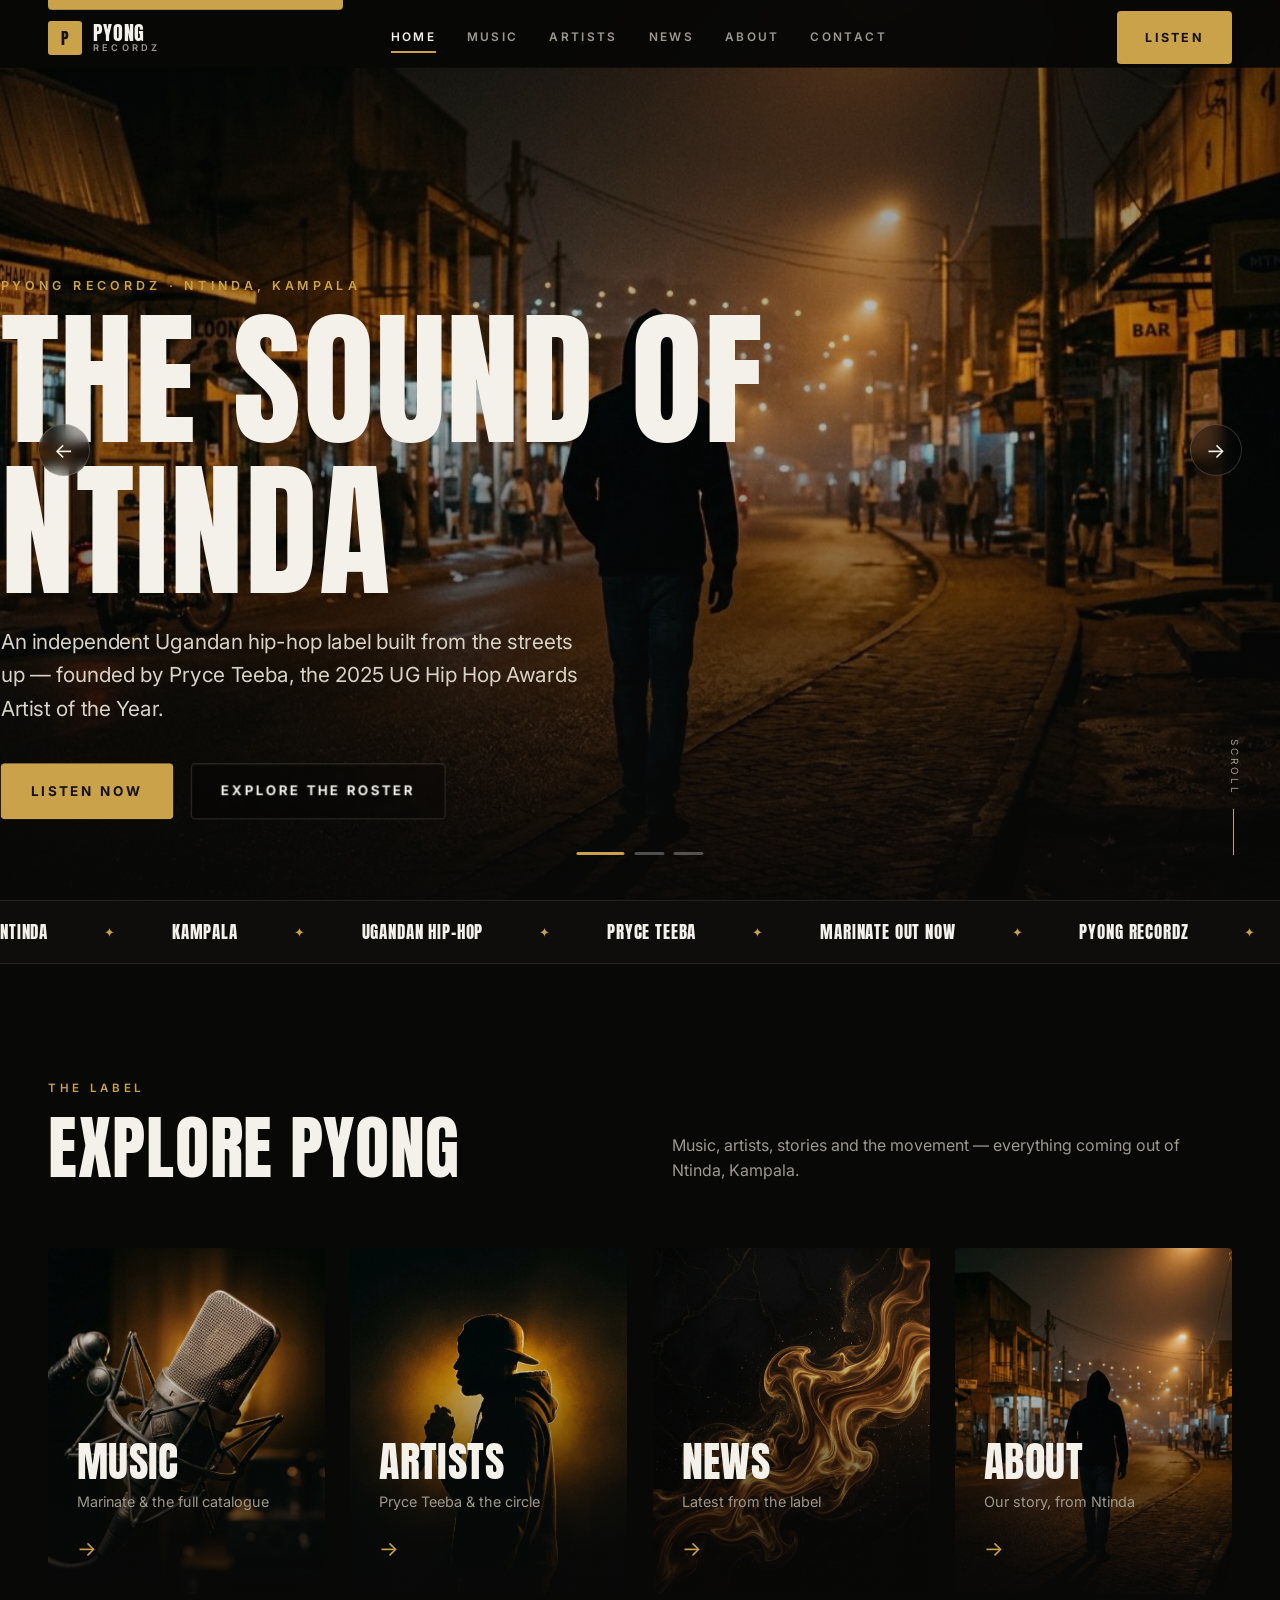
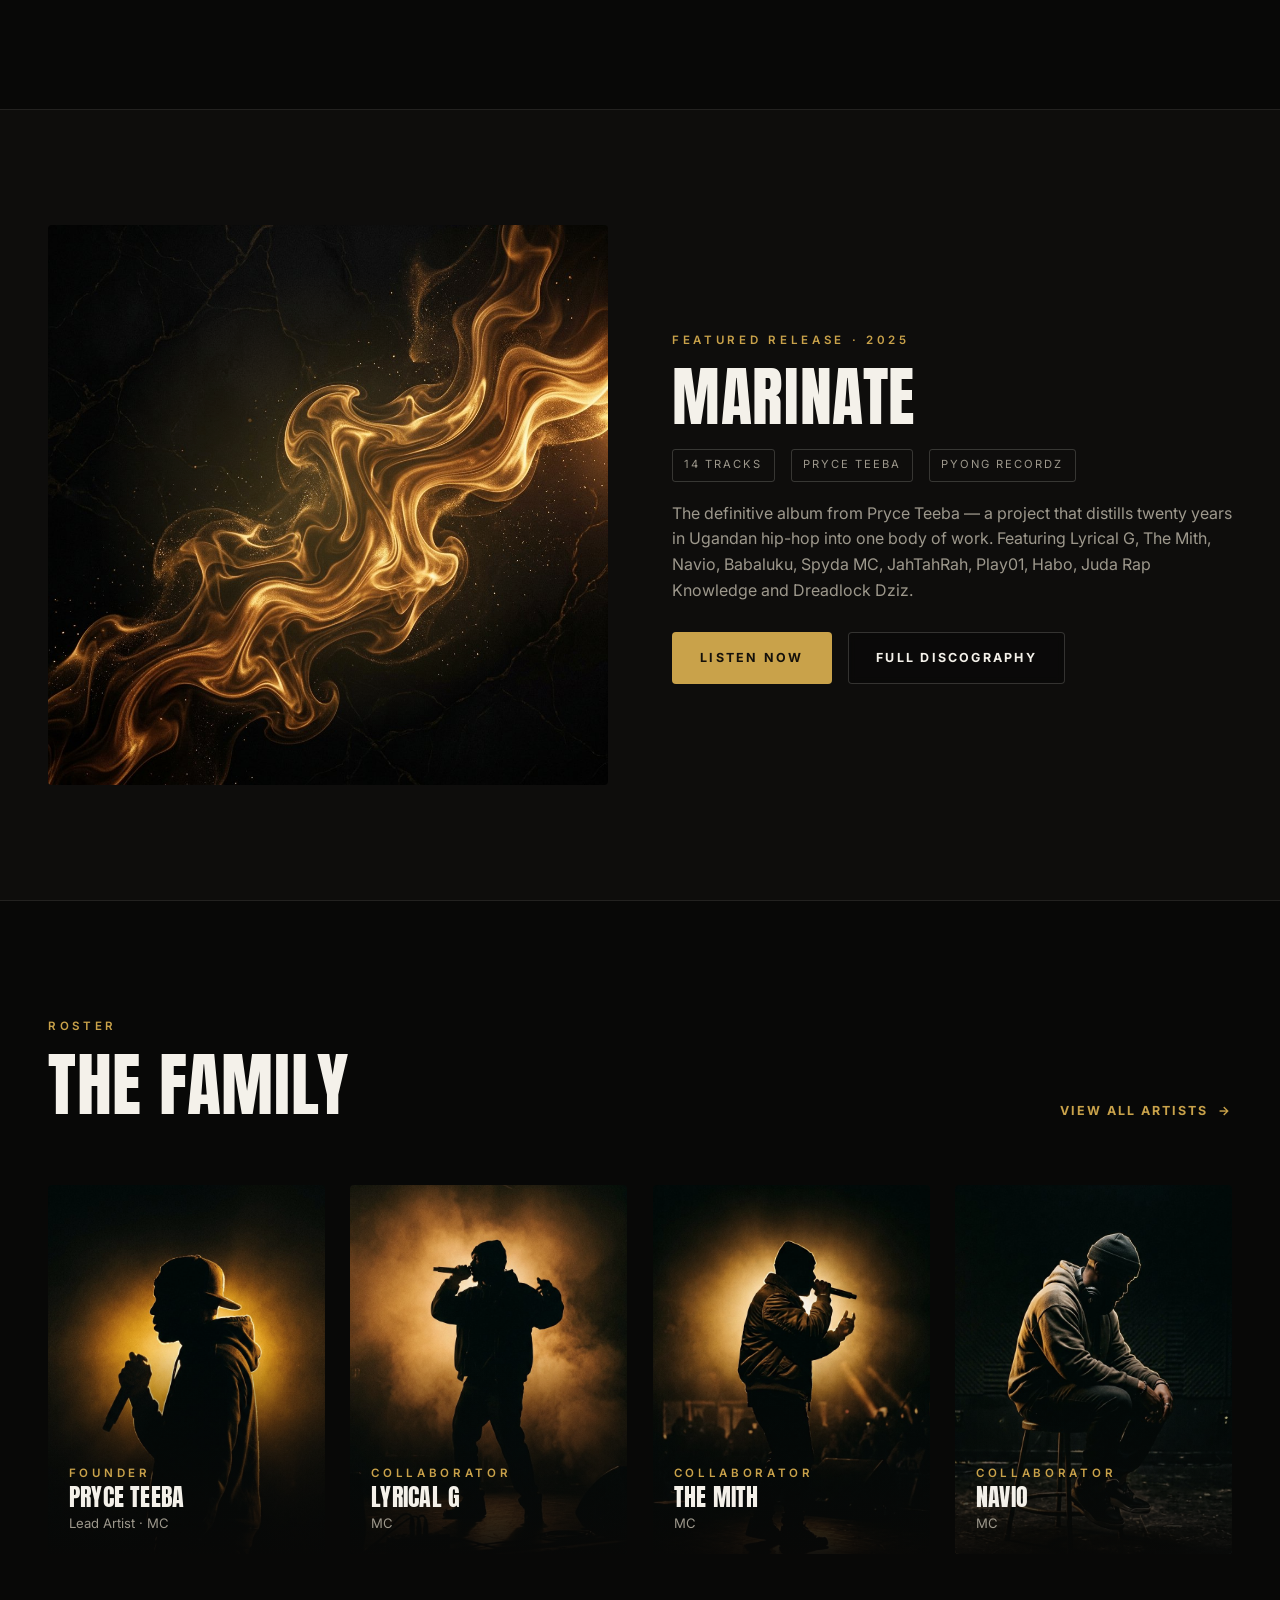
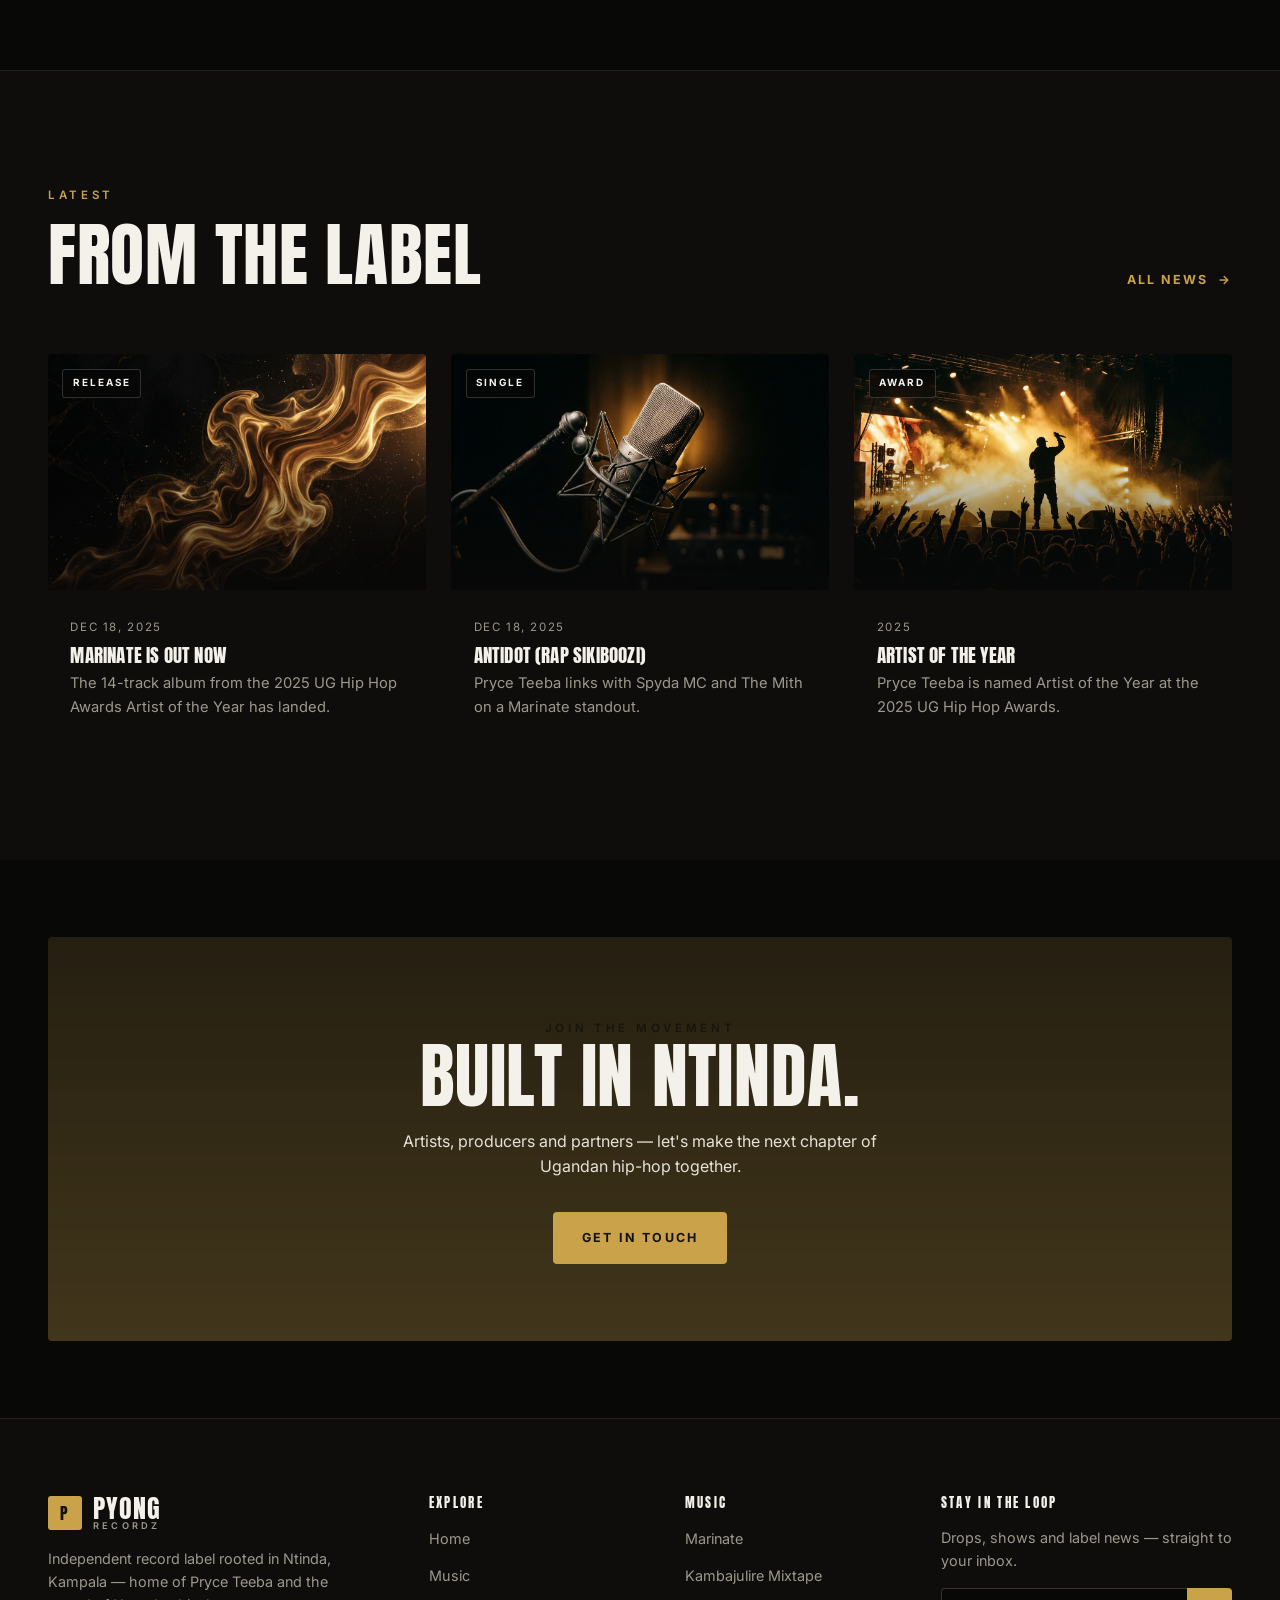
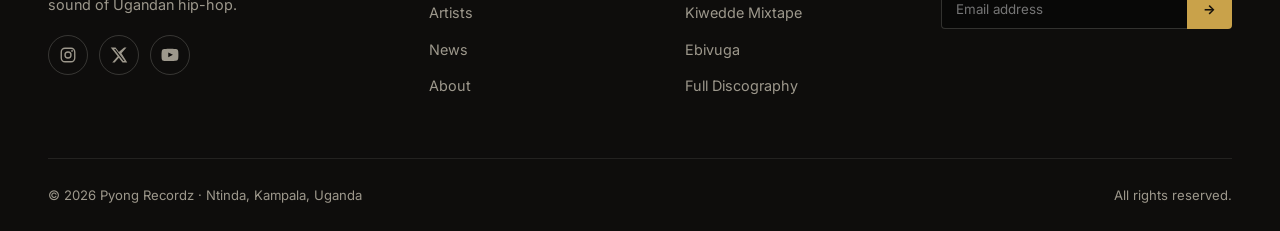
==== commit 0d424468: "Add Open Graph and Twitter Card metadata to all pages Every page now ships social-sharing tags (og:t" ====
--- a/index.html
+++ b/index.html
@@ -5,6 +5,18 @@
   <meta name="viewport" content="width=device-width, initial-scale=1.0">
   <title>PYONG RECORDZ — The Sound of Ntinda</title>
   <meta name="description" content="Pyong Recordz — an independent Ugandan hip-hop record label rooted in Ntinda, Kampala. Founded by Pryce Teeba, home of the Marinate album.">
+  <meta property="og:type" content="website">
+  <meta property="og:site_name" content="Pyong Recordz">
+  <meta property="og:title" content="PYONG RECORDZ — The Sound of Ntinda">
+  <meta property="og:description" content="Pyong Recordz — an independent Ugandan hip-hop record label rooted in Ntinda, Kampala. Founded by Pryce Teeba, home of the Marinate album.">
+  <meta property="og:url" content="https://mikeo-ne.github.io/pyongrecordz/index.html">
+  <meta property="og:image" content="https://mikeo-ne.github.io/pyongrecordz/assets/img/hero-1.jpg">
+  <meta name="twitter:card" content="summary_large_image">
+  <meta name="twitter:title" content="PYONG RECORDZ — The Sound of Ntinda">
+  <meta name="twitter:description" content="Pyong Recordz — an independent Ugandan hip-hop record label rooted in Ntinda, Kampala. Founded by Pryce Teeba, home of the Marinate album.">
+  <meta name="twitter:image" content="https://mikeo-ne.github.io/pyongrecordz/assets/img/hero-1.jpg">
+  <link rel="canonical" href="https://mikeo-ne.github.io/pyongrecordz/index.html">
+
   <link rel="icon" type="image/svg+xml" href="assets/img/favicon.svg">
   <link rel="preconnect" href="https://fonts.googleapis.com">
   <link rel="preconnect" href="https://fonts.gstatic.com" crossorigin>
